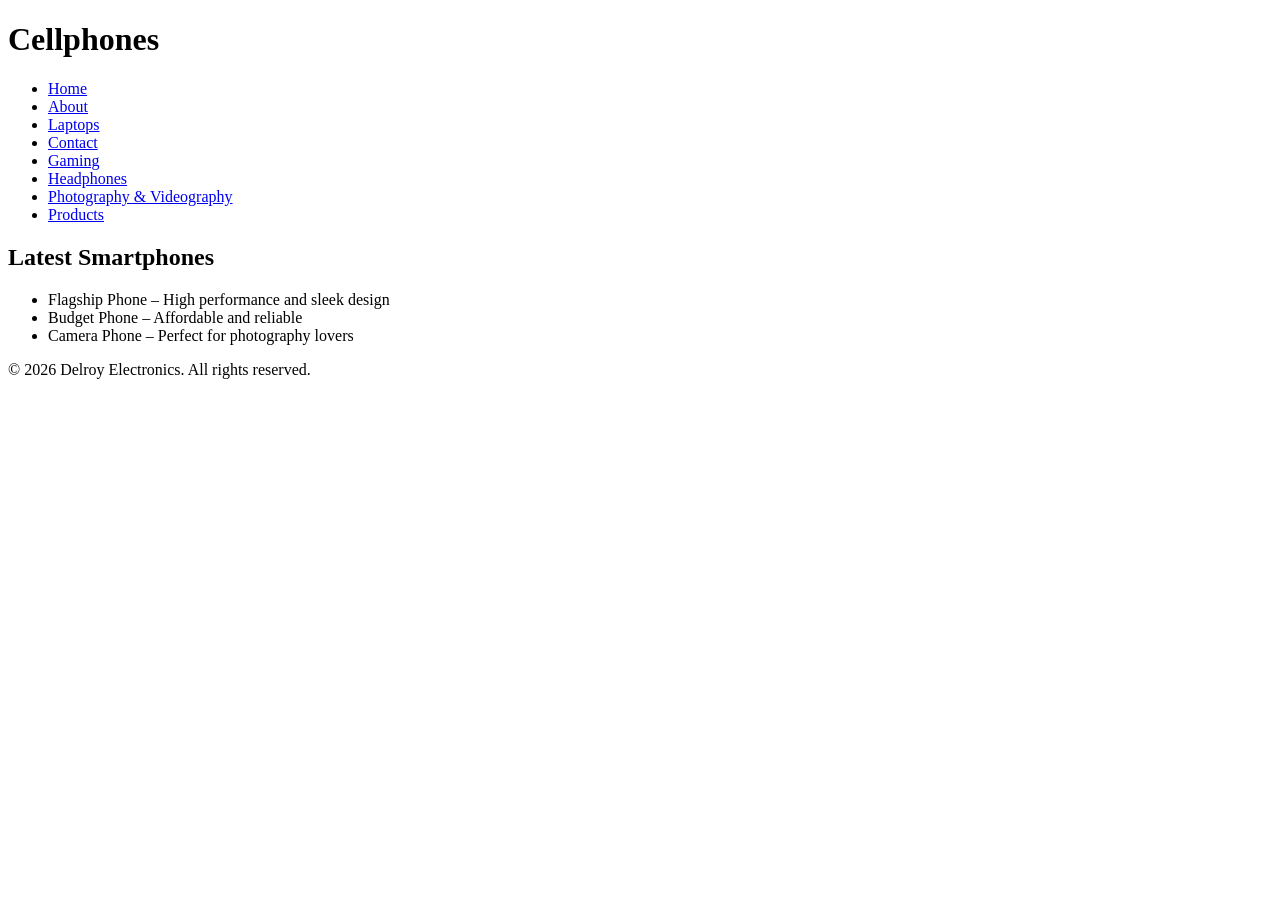
==== Cellphones.html @ df5f1e0c "commit" ====
<!DOCTYPE html>
<html lang="en">
<head>
  <meta charset="UTF-8">
  <meta name="viewport" content="width=device-width, initial-scale=1.0">
  <title>Delroy Electronics | Cellphones</title>
</head>
<body>
  <header>
    <h1>Cellphones</h1>
    <nav>
      <ul>
          <li><a href="index.html">Home</a></li>
        <li><a href="Cellphones.html">About</a></li>
        <li><a href="Computers.html">Laptops</a></li>
        <li><a href="Contacts.html">Contact</a></li>
        <li><a href="Gaming.html">Gaming</a></li>
        <li><a href="Headphones.html">Headphones</a></li>
        <li><a href="Photography & Videography.html">Photography & Videography</a></li>
        <li><a href="Products.html">Products</a></li>
      </ul>
    </nav>
  </header>

  <section>
    <h2>Latest Smartphones</h2>
    <ul>
      <li>Flagship Phone – High performance and sleek design</li>
      <li>Budget Phone – Affordable and reliable</li>
      <li>Camera Phone – Perfect for photography lovers</li>
    </ul>
  </section>

  <footer>
    <p>&copy; 2026 Delroy Electronics. All rights reserved.</p>
  </footer>
</body>
</html>
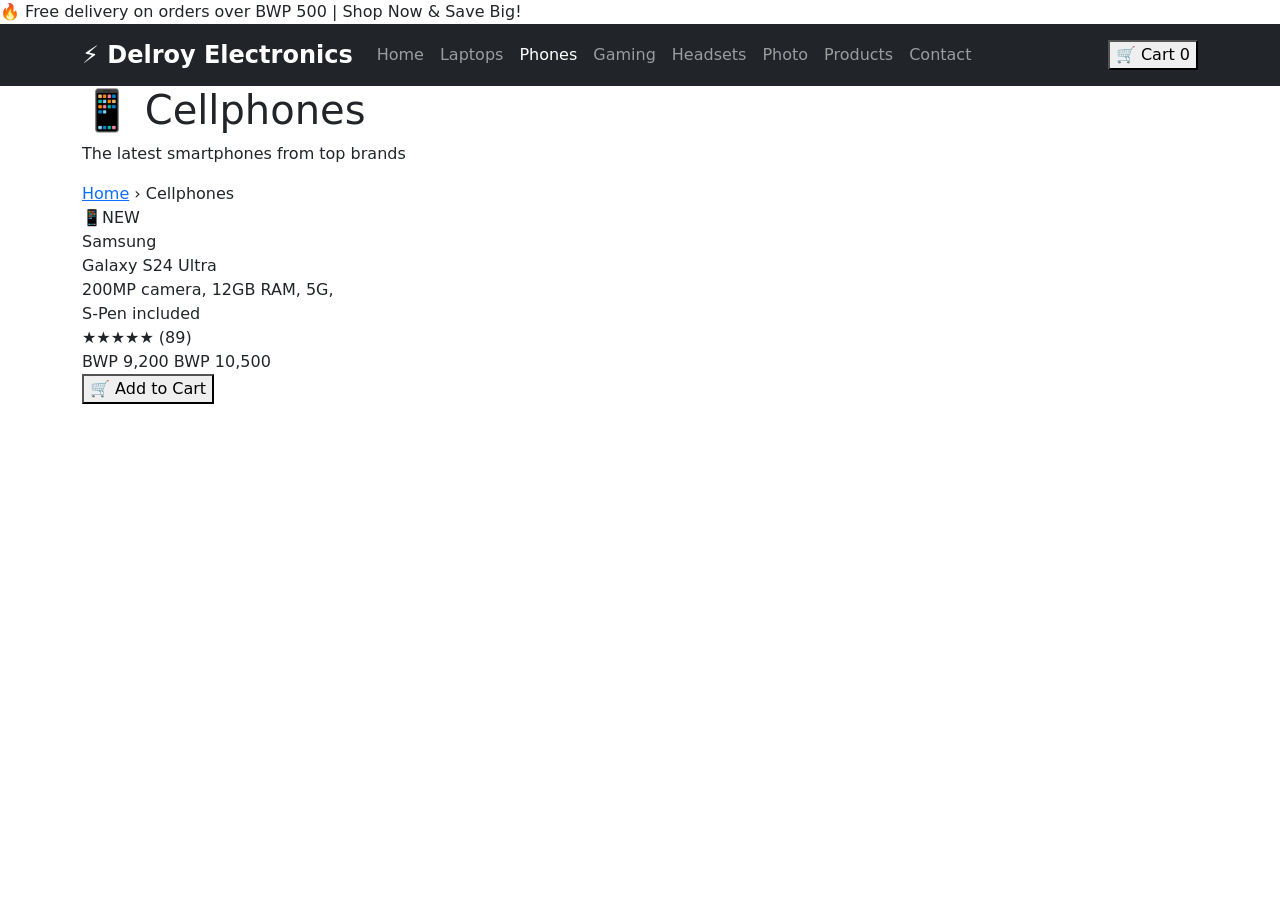
==== commit 30c2530a: "commit changes" ====
--- a/Cellphones.html
+++ b/Cellphones.html
@@ -1,38 +1,71 @@
 <!DOCTYPE html>
 <html lang="en">
 <head>
-  <meta charset="UTF-8">
-  <meta name="viewport" content="width=device-width, initial-scale=1.0">
+  <meta charset="UTF-8" />
+  <meta name="viewport" content="width=device-width, initial-scale=1.0" />
+  <meta name="description" content="Shop the latest smartphones at Delroy Electronics Gaborone." />
   <title>Delroy Electronics | Cellphones</title>
+  <link rel="stylesheet" href="https://cdn.jsdelivr.net/npm/bootstrap@5.3.0/dist/css/bootstrap.min.css" />
+  <link rel="stylesheet" href="css/style.css" />
 </head>
 <body>
-  <header>
-    <h1>Cellphones</h1>
-    <nav>
-      <ul>
-          <li><a href="index.html">Home</a></li>
-        <li><a href="Cellphones.html">About</a></li>
-        <li><a href="Computers.html">Laptops</a></li>
-        <li><a href="Contacts.html">Contact</a></li>
-        <li><a href="Gaming.html">Gaming</a></li>
-        <li><a href="Headphones.html">Headphones</a></li>
-        <li><a href="Photography & Videography.html">Photography & Videography</a></li>
-        <li><a href="Products.html">Products</a></li>
-      </ul>
-    </nav>
-  </header>
 
-  <section>
-    <h2>Latest Smartphones</h2>
-    <ul>
-      <li>Flagship Phone – High performance and sleek design</li>
-      <li>Budget Phone – Affordable and reliable</li>
-      <li>Camera Phone – Perfect for photography lovers</li>
-    </ul>
-  </section>
+  <div class="top-bar">🔥 Free delivery on orders over BWP 500 | Shop Now & Save Big!</div>
 
-  <footer>
-    <p>&copy; 2026 Delroy Electronics. All rights reserved.</p>
-  </footer>
-</body>
-</html>
+  <nav class="navbar navbar-expand-lg navbar-dark bg-dark sticky-top">
+    <div class="container">
+      <a class="navbar-brand fw-bold fs-4" href="index.html">⚡ Delroy Electronics</a>
+      <button class="navbar-toggler" type="button" data-bs-toggle="collapse" data-bs-target="#navMenu">
+        <span class="navbar-toggler-icon"></span>
+      </button>
+      <div class="collapse navbar-collapse" id="navMenu">
+        <ul class="navbar-nav me-auto">
+          <li class="nav-item"><a class="nav-link" href="index.html">Home</a></li>
+          <li class="nav-item"><a class="nav-link" href="Computers.html">Laptops</a></li>
+          <li class="nav-item"><a class="nav-link active" href="Cellphones.html">Phones</a></li>
+          <li class="nav-item"><a class="nav-link" href="Gaming.html">Gaming</a></li>
+          <li class="nav-item"><a class="nav-link" href="Headphones.html">Headsets</a></li>
+          <li class="nav-item"><a class="nav-link" href="Photography & Videography.html">Photo</a></li>
+          <li class="nav-item"><a class="nav-link" href="Products.html">Products</a></li>
+          <li class="nav-item"><a class="nav-link" href="Contacts.html">Contact</a></li>
+        </ul>
+        <button class="cart-btn" onclick="openCart()" aria-label="Open cart">
+          🛒 Cart <span class="cart-badge">0</span>
+        </button>
+      </div>
+    </div>
+  </nav>
+
+  <!-- PAGE HEADER -->
+  <div class="page-header">
+    <div class="container">
+      <h1>📱 Cellphones</h1>
+      <p>The latest smartphones from top brands</p>
+      <div class="breadcrumb-custom">
+        <a href="index.html">Home</a> › <span>Cellphones</span>
+      </div>
+    </div>
+  </div>
+
+  <!-- PRODUCTS -->
+  <section class="products-section">
+    <div class="container">
+      <div class="row g-4">
+
+        <div class="col-6 col-md-4 col-lg-3">
+          <div class="product-card">
+            <div class="product-img">📱<span class="product-badge">NEW</span></div>
+            <div class="product-body">
+              <div class="product-brand">Samsung</div>
+              <div class="product-name">Galaxy S24 Ultra</div>
+              <div class="product-desc">200MP camera, 12GB RAM, 5G, S-Pen included</div>
+              <div class="product-rating">★★★★★ <span>(89)</span></div>
+              <div class="product-price">BWP 9,200 <span class="old-price">BWP 10,500</span></div>
+              <button class="btn-add-cart" onclick="handleAddToCart(this,'s24-ultra','Samsung Galaxy S24 Ultra',9200,'📱')">🛒 Add to Cart</button>
+            </div>
+          </div>
+        </div>
+
+        <div class="col-6 col-md-4 col-lg-3">
+          <div class="product-card">
+            <div
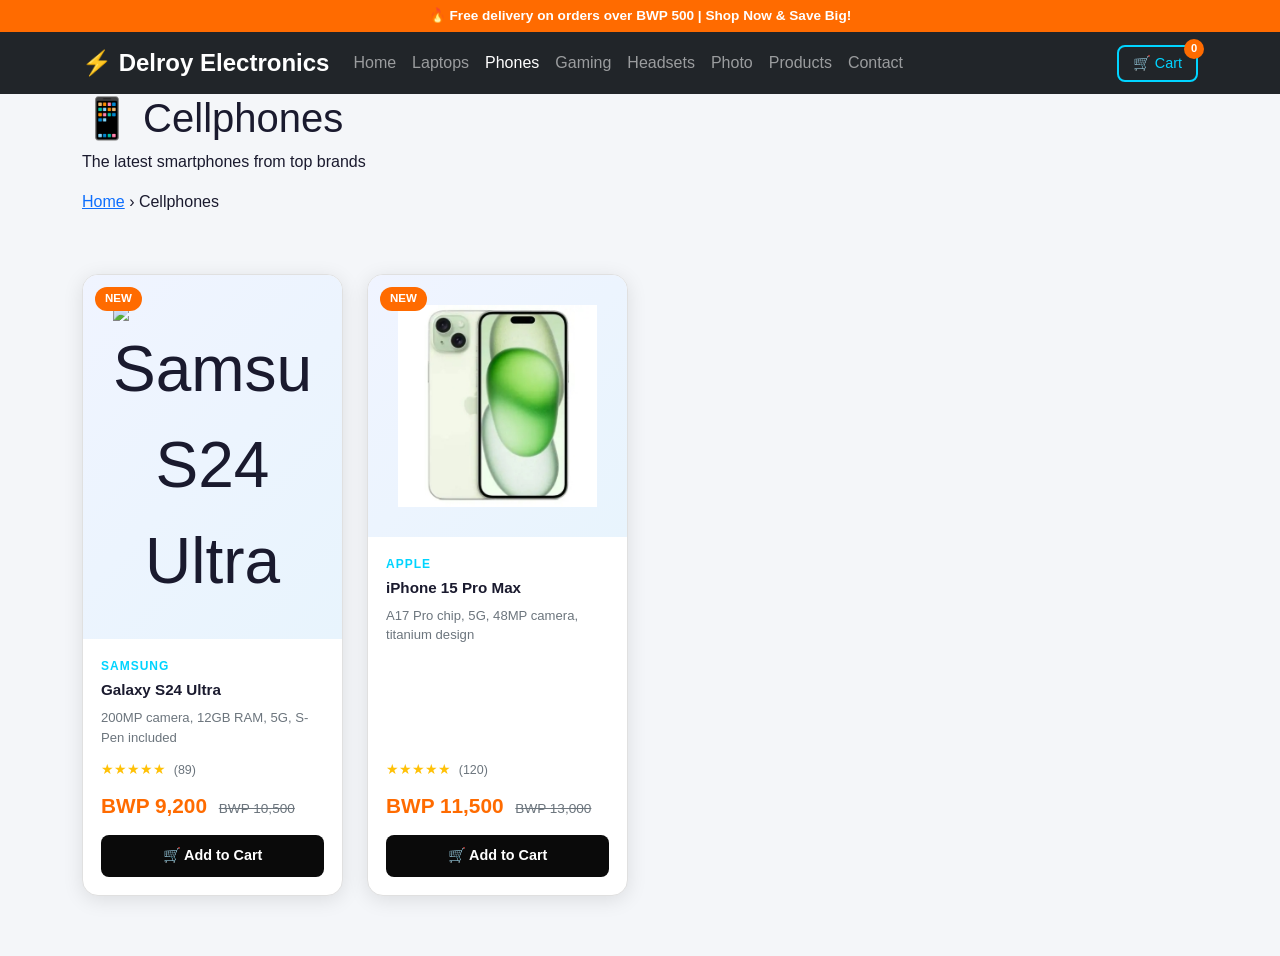
==== commit fbc5f992: "commit" ====
--- a/Cellphones.html
+++ b/Cellphones.html
@@ -54,7 +54,10 @@
 
         <div class="col-6 col-md-4 col-lg-3">
           <div class="product-card">
-            <div class="product-img">📱<span class="product-badge">NEW</span></div>
+            <div class="product-img">
+              <img src="images/s24.jpg" alt="Samsung S24 Ultra" class="img-fluid">
+              <span class="product-badge">NEW</span>
+            </div>
             <div class="product-body">
               <div class="product-brand">Samsung</div>
               <div class="product-name">Galaxy S24 Ultra</div>
@@ -68,4 +71,15 @@
 
         <div class="col-6 col-md-4 col-lg-3">
           <div class="product-card">
-            <div+            <div class="product-img">
+              <img src="images/iphone15.jpeg" alt="iPhone 15 Pro Max" class="img-fluid">
+              <span class="product-badge">NEW</span>
+            </div>
+            <div class="product-body">
+              <div class="product-brand">Apple</div>
+              <div class="product-name">iPhone 15 Pro Max</div>
+              <div class="product-desc">A17 Pro chip, 5G, 48MP camera, titanium design</div>
+              <div class="product-rating">★★★★★ <span>(120)</span></div>
+              <div class="product-price">BWP 11,500 <span class="old-price">BWP 13,000</span></div>
+              <button class="btn-add-cart" onclick="handleAddToCart(this,'iphone-15-pro-max','Apple iPhone 15 Pro Max',11500,'📱')">🛒 Add to Cart</button>
+            </div>
--- a/css/style.css
+++ b/css/style.css
@@ -0,0 +1,267 @@
+/* ===== CSS VARIABLES ===== */
+:root {
+  --primary: #0a0a0a;
+  --accent: #00d4ff;
+  --accent2: #ff6b00;
+  --bg: #f4f6f9;
+  --white: #ffffff;
+  --text: #1a1a2e;
+  --text-light: #6c757d;
+  --footer-bg: #111111;
+  --border: #e0e0e0;
+  --shadow: 0 4px 20px rgba(0,0,0,0.1);
+  --shadow-hover: 0 8px 32px rgba(0,212,255,0.18);
+}
+
+* { margin: 0; padding: 0; box-sizing: border-box; }
+
+body {
+  font-family: 'Segoe UI', Tahoma, Geneva, Verdana, sans-serif;
+  background: var(--bg);
+  color: var(--text);
+}
+
+/* TOP BAR */
+.top-bar {
+  background: var(--accent2);
+  color: white;
+  text-align: center;
+  padding: 6px;
+  font-size: 0.85rem;
+  font-weight: 600;
+}
+
+/* CART BUTTON */
+.cart-btn {
+  position: relative;
+  background: transparent;
+  border: 2px solid #00d4ff;
+  color: #00d4ff;
+  border-radius: 8px;
+  padding: 6px 14px;
+  font-size: 0.9rem;
+  cursor: pointer;
+  transition: all 0.2s;
+}
+.cart-btn:hover { background: #00d4ff; color: #0a0a0a; }
+.cart-badge {
+  position: absolute;
+  top: -8px; right: -8px;
+  background: #ff6b00;
+  color: white;
+  border-radius: 50%;
+  width: 20px; height: 20px;
+  font-size: 0.7rem;
+  display: flex; align-items: center; justify-content: center;
+  font-weight: 700;
+}
+
+/* HERO */
+.hero {
+  background: linear-gradient(135deg, #0a0a0a 0%, #1a1a2e 50%, #16213e 100%);
+  color: white;
+  padding: 80px 0 60px;
+}
+.hero-badge {
+  display: inline-block;
+  background: rgba(0,212,255,0.15);
+  border: 1px solid rgba(0,212,255,0.3);
+  color: #00d4ff;
+  padding: 4px 14px;
+  border-radius: 20px;
+  font-size: 0.8rem;
+  font-weight: 600;
+  margin-bottom: 16px;
+}
+.hero h1 { font-size: 2.8rem; font-weight: 900; line-height: 1.2; margin-bottom: 18px; }
+.hero h1 span { color: #00d4ff; }
+.hero p { font-size: 1.05rem; color: #aaa; margin-bottom: 28px; }
+.hero-btns { display: flex; gap: 14px; flex-wrap: wrap; }
+.hero-image-box {
+  background: linear-gradient(135deg, rgba(0,212,255,0.1), rgba(0,119,255,0.1));
+  border: 1px solid rgba(0,212,255,0.2);
+  border-radius: 20px;
+  padding: 40px;
+  font-size: 7rem;
+  animation: float 4s ease-in-out infinite;
+}
+@keyframes float {
+  0%, 100% { transform: translateY(0); }
+  50% { transform: translateY(-14px); }
+}
+
+/* BUTTONS */
+.btn-primary-custom {
+  background: #00d4ff; color: #0a0a0a;
+  border: none; padding: 12px 28px;
+  border-radius: 8px; font-weight: 700;
+  cursor: pointer; transition: all 0.2s;
+  text-decoration: none; display: inline-block;
+}
+.btn-primary-custom:hover {
+  background: #00b8e0; transform: translateY(-2px);
+  box-shadow: 0 6px 20px rgba(0,212,255,0.3); color: #0a0a0a;
+}
+.btn-outline-custom {
+  background: transparent; color: white;
+  border: 2px solid rgba(255,255,255,0.3);
+  padding: 12px 28px; border-radius: 8px;
+  font-weight: 600; cursor: pointer;
+  transition: all 0.2s; text-decoration: none; display: inline-block;
+}
+.btn-outline-custom:hover { border-color: white; color: white; }
+
+/* FEATURES STRIP */
+.features-strip { background: #0a0a0a; padding: 24px 0; }
+
+/* SECTION TITLES */
+.section-title { text-align: center; margin-bottom: 40px; }
+.section-title h2 { font-size: 2rem; font-weight: 800; margin-bottom: 8px; }
+.section-title p { color: var(--text-light); }
+.title-line {
+  width: 50px; height: 4px;
+  background: linear-gradient(90deg, #00d4ff, #ff6b00);
+  border-radius: 2px; margin: 10px auto 0;
+}
+
+/* CATEGORIES */
+.categories-section { padding: 60px 0; background: white; }
+.category-card {
+  background: var(--bg); border-radius: 16px;
+  padding: 30px 20px; text-align: center;
+  text-decoration: none; color: var(--text);
+  display: block; transition: all 0.3s;
+  border: 2px solid transparent; height: 100%;
+}
+.category-card:hover {
+  border-color: #00d4ff; background: white;
+  box-shadow: var(--shadow-hover); transform: translateY(-6px); color: var(--text);
+}
+.category-icon { font-size: 3rem; margin-bottom: 14px; display: block; }
+.category-card h5 { font-weight: 700; margin-bottom: 4px; }
+.category-card p { font-size: 0.8rem; color: var(--text-light); }
+
+/* PRODUCTS */
+.products-section { padding: 60px 0; }
+.product-card {
+  background: white; border-radius: 16px;
+  overflow: hidden; box-shadow: var(--shadow);
+  transition: all 0.3s; height: 100%;
+  display: flex; flex-direction: column;
+  border: 1px solid var(--border);
+}
+.product-card:hover { box-shadow: var(--shadow-hover); transform: translateY(-5px); }
+.product-img {
+  background: linear-gradient(135deg, #f0f4ff, #e8f4fd);
+  padding: 30px; text-align: center; font-size: 4rem;
+  min-height: 160px; display: flex;
+  align-items: center; justify-content: center; position: relative;
+}
+.product-badge {
+  position: absolute; top: 12px; left: 12px;
+  background: #ff6b00; color: white;
+  padding: 3px 10px; border-radius: 20px;
+  font-size: 0.72rem; font-weight: 700;
+}
+.product-body { padding: 18px; flex: 1; display: flex; flex-direction: column; }
+.product-brand { font-size: 0.75rem; color: #00d4ff; font-weight: 700; text-transform: uppercase; letter-spacing: 1px; margin-bottom: 4px; }
+.product-name { font-size: 0.95rem; font-weight: 700; margin-bottom: 6px; }
+.product-desc { font-size: 0.82rem; color: var(--text-light); margin-bottom: 12px; flex: 1; }
+.product-rating { color: #ffc107; font-size: 0.85rem; margin-bottom: 10px; }
+.product-rating span { color: var(--text-light); font-size: 0.78rem; margin-left: 4px; }
+.product-price { font-size: 1.3rem; font-weight: 900; color: #ff6b00; margin-bottom: 14px; }
+.old-price { font-size: 0.85rem; color: var(--text-light); text-decoration: line-through; font-weight: 400; margin-left: 6px; }
+.btn-add-cart {
+  background: #0a0a0a; color: white; border: none;
+  padding: 10px; border-radius: 8px; font-weight: 600;
+  font-size: 0.9rem; cursor: pointer; width: 100%; transition: all 0.2s;
+}
+.btn-add-cart:hover { background: #00d4ff; color: #0a0a0a; }
+.btn-add-cart.added { background: #28a745; color: white; }
+
+/* FOOTER */
+footer { background: #111; color: #aaa; padding: 50px 0 0; }
+.brand-name { font-size: 1.4rem; color: white; font-weight: 900; }
+.footer-brand p { font-size: 0.88rem; margin-top: 10px; line-height: 1.7; }
+.footer-heading { color: white; font-weight: 700; font-size: 0.95rem; margin-bottom: 16px; }
+.footer-links { list-style: none; padding: 0; }
+.footer-links li { margin-bottom: 8px; }
+.footer-links a { color: #888; text-decoration: none; font-size: 0.88rem; transition: color 0.2s; }
+.footer-links a:hover { color: #00d4ff; }
+.footer-bottom { border-top: 1px solid #222; padding: 18px 0; margin-top: 40px; text-align: center; font-size: 0.82rem; color: #555; }
+
+/* CART SIDEBAR */
+.cart-overlay {
+  position: fixed; top: 0; left: 0; width: 100%; height: 100%;
+  background: rgba(0,0,0,0.5); z-index: 2000; display: none;
+}
+.cart-overlay.open { display: block; }
+.cart-sidebar {
+  position: fixed; top: 0; right: -420px;
+  width: 420px; max-width: 100vw; height: 100%;
+  background: white; z-index: 2001;
+  transition: right 0.3s ease;
+  display: flex; flex-direction: column;
+  box-shadow: -4px 0 30px rgba(0,0,0,0.2);
+}
+.cart-sidebar.open { right: 0; }
+.cart-header {
+  background: #0a0a0a; color: white;
+  padding: 20px 24px;
+  display: flex; align-items: center; justify-content: space-between;
+}
+.cart-header h5 { margin: 0; font-weight: 700; }
+.cart-close { background: none; border: none; color: white; font-size: 1.4rem; cursor: pointer; }
+.cart-body { flex: 1; overflow-y: auto; padding: 20px; }
+.cart-item {
+  display: flex; gap: 14px; align-items: center;
+  padding: 14px 0; border-bottom: 1px solid var(--border);
+}
+.cart-item-img {
+  font-size: 2.2rem; background: var(--bg); border-radius: 10px;
+  width: 60px; height: 60px;
+  display: flex; align-items: center; justify-content: center; flex-shrink: 0;
+}
+.cart-item-info { flex: 1; }
+.cart-item-info .name { font-weight: 700; font-size: 0.9rem; margin-bottom: 4px; }
+.cart-item-info .price { color: #ff6b00; font-weight: 700; }
+.cart-item-qty { display: flex; align-items: center; gap: 8px; margin-top: 6px; }
+.qty-btn {
+  background: var(--bg); border: 1px solid var(--border);
+  border-radius: 4px; width: 26px; height: 26px;
+  display: flex; align-items: center; justify-content: center;
+  cursor: pointer; font-weight: 700; transition: all 0.15s;
+}
+.qty-btn:hover { background: #00d4ff; color: white; border-color: #00d4ff; }
+.qty-num { font-weight: 700; min-width: 20px; text-align: center; }
+.remove-item { background: none; border: none; color: #ccc; cursor: pointer; font-size: 1rem; transition: color 0.2s; }
+.remove-item:hover { color: #e74c3c; }
+.cart-footer { padding: 20px 24px; border-top: 1px solid var(--border); }
+.cart-total { display: flex; justify-content: space-between; font-size: 1.1rem; font-weight: 800; margin-bottom: 16px; }
+.cart-total .total-price { color: #ff6b00; }
+.btn-checkout {
+  background: #ff6b00; color: white; border: none;
+  padding: 14px; border-radius: 10px; font-weight: 700;
+  font-size: 1rem; width: 100%; cursor: pointer; transition: all 0.2s;
+}
+.btn-checkout:hover { background: #e05e00; }
+
+/* TOAST */
+.toast-cart {
+  position: fixed; bottom: 24px; right: 24px;
+  background: #0a0a0a; color: white;
+  padding: 14px 20px; border-radius: 12px;
+  display: flex; align-items: center; gap: 10px;
+  box-shadow: 0 6px 24px rgba(0,0,0,0.3);
+  z-index: 3000; transform: translateY(80px); opacity: 0;
+  transition: all 0.3s; font-size: 0.9rem; font-weight: 600;
+  border-left: 4px solid #00d4ff;
+}
+.toast-cart.show { transform: translateY(0); opacity: 1; }
+
+/* RESPONSIVE */
+@media (max-width: 768px) {
+  .hero h1 { font-size: 1.9rem; }
+  .hero-image-box { font-size: 5rem; padding: 30px; }
+  .cart-sidebar { width: 100%; }
+}
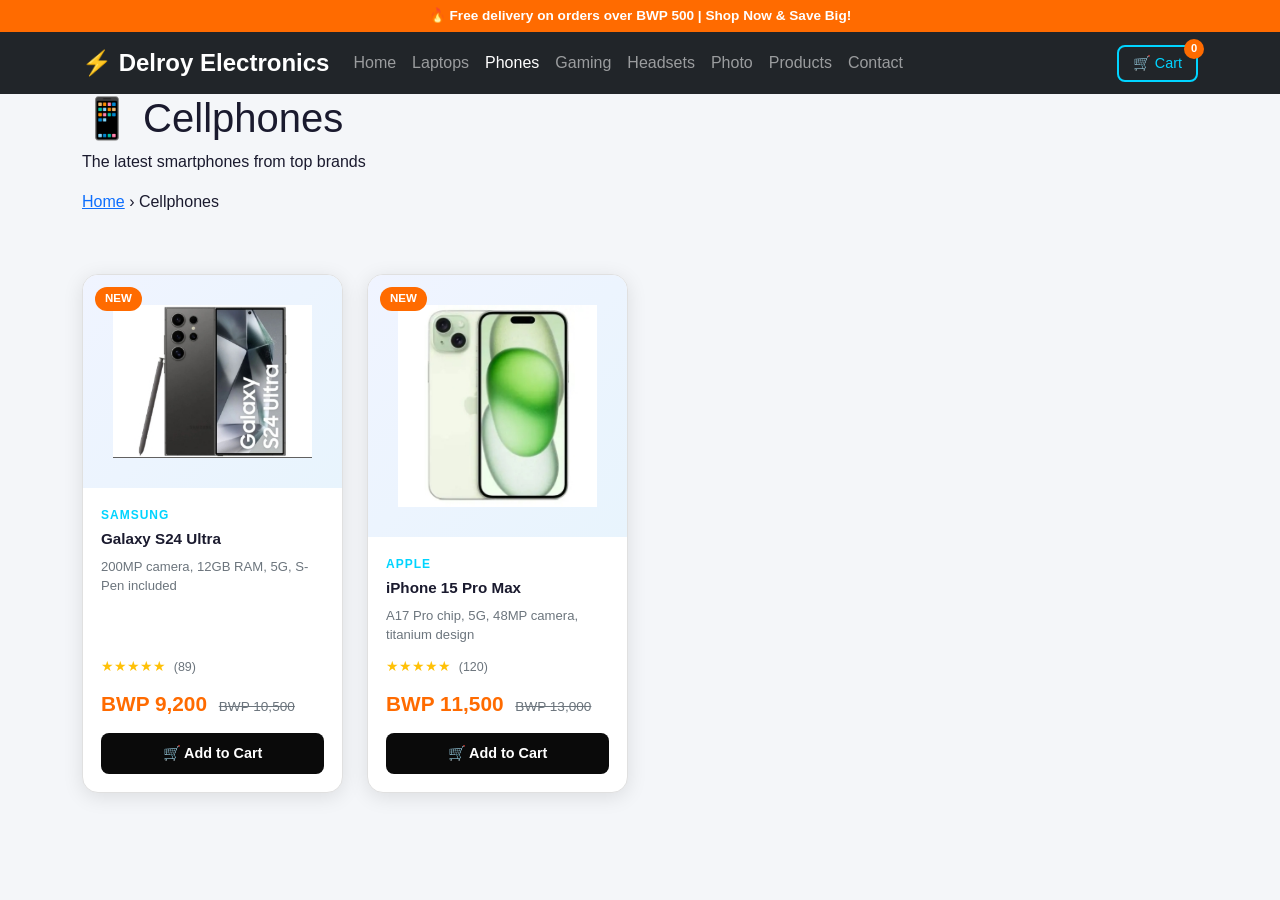
==== commit d14da0a8: "commit changes" ====
--- a/Cellphones.html
+++ b/Cellphones.html
@@ -55,7 +55,7 @@
         <div class="col-6 col-md-4 col-lg-3">
           <div class="product-card">
             <div class="product-img">
-              <img src="images/s24.jpg" alt="Samsung S24 Ultra" class="img-fluid">
+              <img src="images/sgs24.jpeg" alt="Samsung S24 Ultra" class="img-fluid">
               <span class="product-badge">NEW</span>
             </div>
             <div class="product-body">
